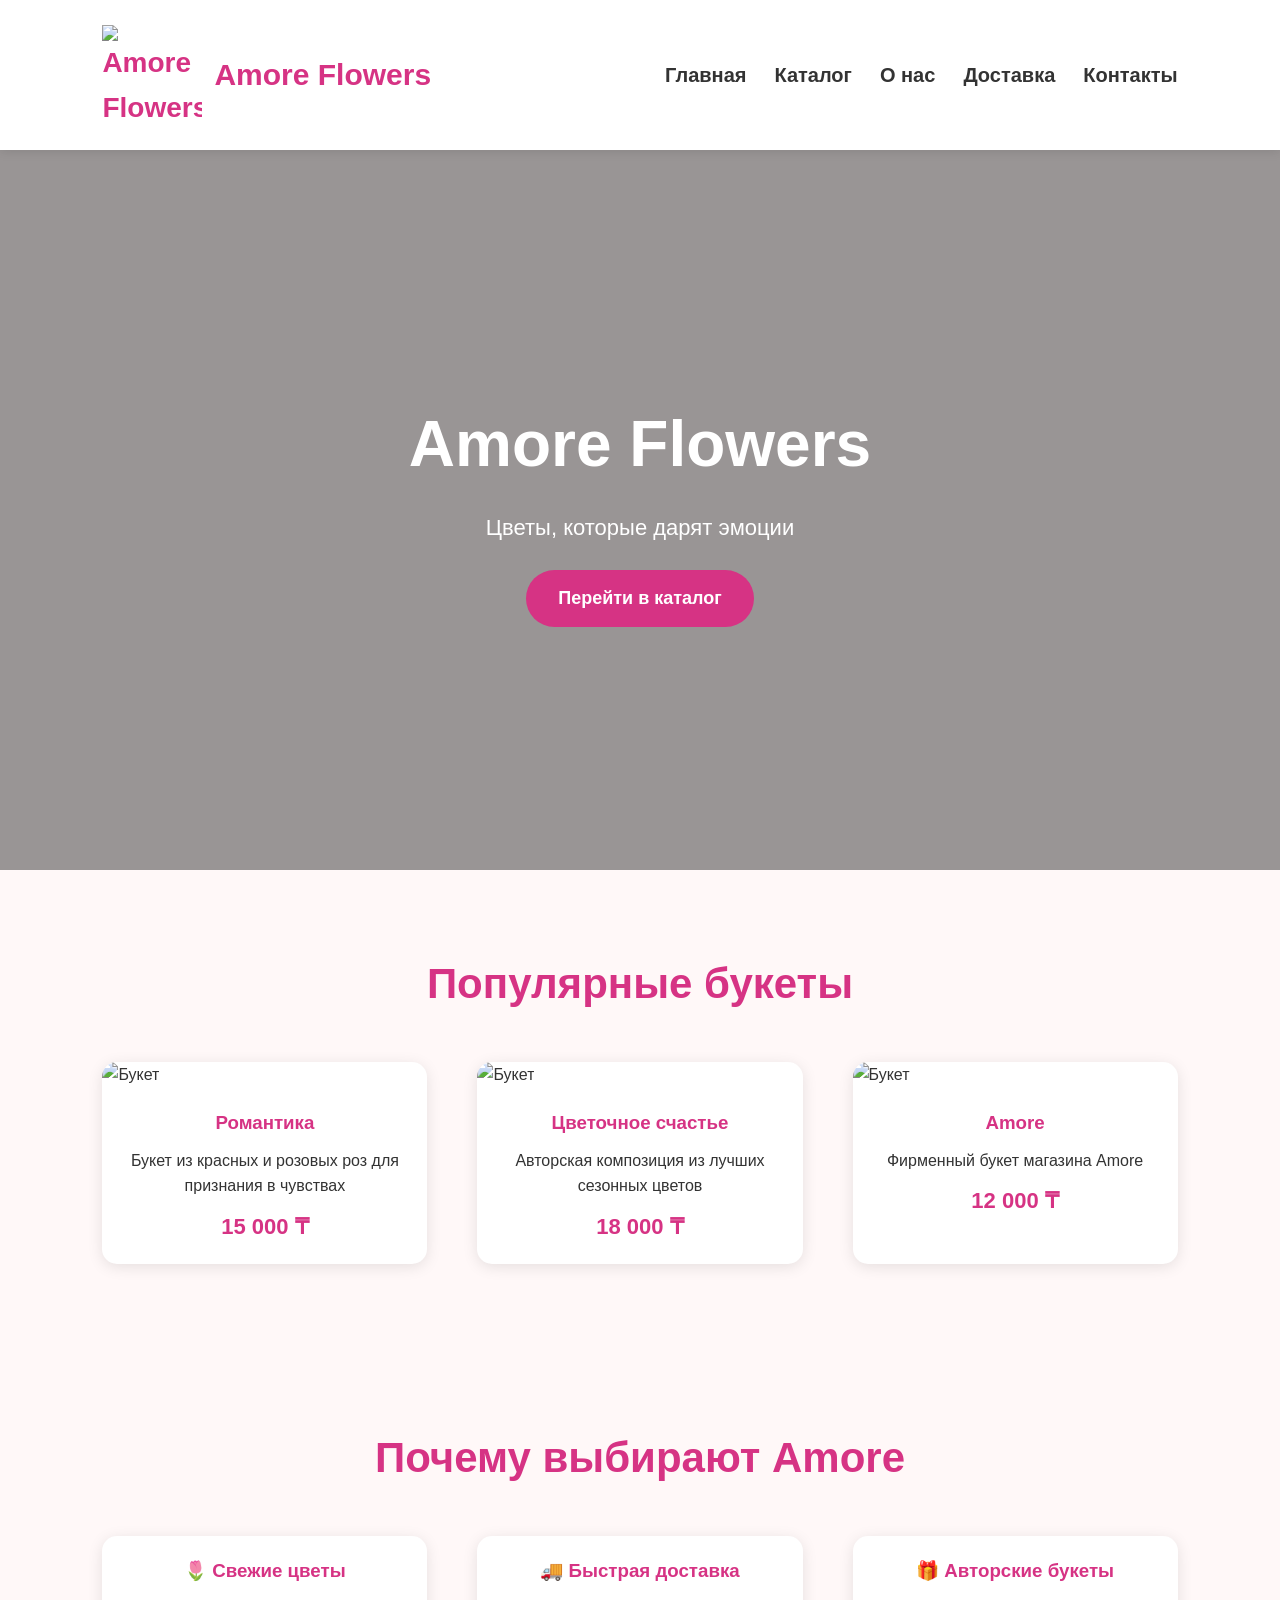
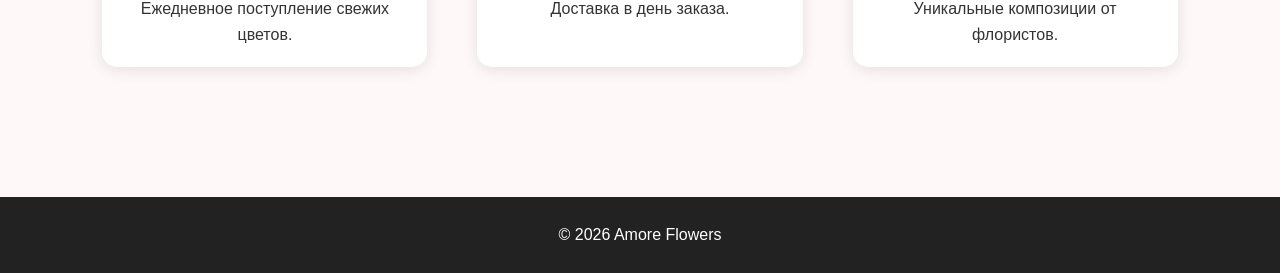
==== index.html @ 2c2694af "Add files via upload" ====
<!DOCTYPE html>
<html lang="ru">
<head>
    <meta charset="UTF-8">
    <meta name="viewport" content="width=device-width, initial-scale=1.0">
    <title>Amore Flowers</title>
    <link rel="stylesheet" href="style.css">
</head>
<body>

<header>
    <a href="index.html" class="logo">
    <img src="image/лого.png" alt="Amore Flowers">
    <span>Amore Flowers</span>
</a>
    <nav>
        <a href="index.html">Главная</a>
        <a href="catalog.htm">Каталог</a>
        <a href="about.html">О нас</a>
        <a href="delivery.html">Доставка</a>
        <a href="contacts.html">Контакты</a>
    </nav>
</header>

<section class="hero">
    <h1>Amore Flowers</h1>
    <p>Цветы, которые дарят эмоции</p>
    <a href="catalog.htm" class="btn">Перейти в каталог</a>
</section>

<section class="section">

    <h2 class="title">Популярные букеты</h2>

    <div class="cards">

        <div class="card">
            <img src="image/романтика.jpg" alt="Букет">
            <div class="card-content">
                <h3>Романтика</h3>
                <p>Букет из красных и розовых роз для признания в чувствах</p>
                <p class="price">15 000 ₸</p>
            </div>
        </div>

        <div class="card">
            <img src="image/цветочное счастье.jpg" alt="Букет">
            <div class="card-content">
                <h3>Цветочное счастье</h3>
                <p>Авторская композиция из лучших сезонных цветов</p>
                <p class="price">18 000 ₸</p>
            </div>
        </div>

        <div class="card">
            <img src="image/аморе.jpg" alt="Букет">
            <div class="card-content">
                <h3>Amore</h3>
                <p>Фирменный букет магазина Amore</p>
                <p class="price">12 000 ₸</p>
            </div>
        </div>

    </div>

</section>

<section class="section">

    <h2 class="title">Почему выбирают Amore</h2>

    <div class="cards">

        <div class="card">
            <div class="card-content">
                <h3>🌷 Свежие цветы</h3>
                <p>Ежедневное поступление свежих цветов.</p>
            </div>
        </div>

        <div class="card">
            <div class="card-content">
                <h3>🚚 Быстрая доставка</h3>
                <p>Доставка в день заказа.</p>
            </div>
        </div>

        <div class="card">
            <div class="card-content">
                <h3>🎁 Авторские букеты</h3>
                <p>Уникальные композиции от флористов.</p>
            </div>
        </div>

    </div>

</section>

<footer>
    © 2026 Amore Flowers
</footer>

<script src="script.js"></script>

</body>
</html>
---- style.css ----
*{
    margin:0;
    padding:0;
    box-sizing:border-box;
}

html{
    scroll-behavior:smooth;
}

body{
    font-family:Arial, sans-serif;
    background:#fff8f8;
    color:#333;
    line-height:1.6;
}

header{
    position:sticky;
    top:0;
    z-index:1000;
    background:white;
    padding:25px 8%;
    display:flex;
    justify-content:space-between;
    align-items:center;
    box-shadow:0 2px 10px rgba(0,0,0,0.1);
    transition:0.3s;
}

header.shrink{
    padding:12px 8%;
}

.logo{
    display:flex;
    align-items:center;
    gap:12px;
    text-decoration:none;
    color:#d63384;
    font-size:28px;
    font-weight:bold;
}

.logo img{
    width:100px;
    height:100px;
    object-fit:contain;
}

.logo span{
    font-size:30px;
    font-weight:700;
}

header.shrink .logo{
    font-size:28px;
}

nav{
    display:flex;
    gap:28px;
}

nav a{
    text-decoration:none;
    color:#333;
    font-size:20px;
    font-weight:700;
    transition:0.3s;
}

header.shrink nav a{
    font-size:17px;
}

nav a:hover{
    color:#d63384;
}

.hero{
    min-height:80vh;
    display:flex;
    justify-content:center;
    align-items:center;
    flex-direction:column;
    text-align:center;
    padding:40px;
    background:linear-gradient(rgba(0,0,0,.4),rgba(0,0,0,.4)),
    url("https://images.unsplash.com/photo-1520763185298-1b434c919102");
    background-size:cover;
    background-position:center;
    color:white;
}

.hero h1{
    font-size:64px;
    margin-bottom:15px;
}

.hero p{
    font-size:22px;
    margin-bottom:25px;
}

.btn{
    display:inline-block;
    padding:14px 32px;
    background:#d63384;
    color:white;
    text-decoration:none;
    border-radius:30px;
    font-size:18px;
    font-weight:bold;
    transition:0.3s;
}

.btn:hover{
    background:#b8226c;
    transform:translateY(-3px);
}

.section{
    padding:80px 8%;
}

.title{
    text-align:center;
    color:#d63384;
    font-size:42px;
    margin-bottom:45px;
}

.search-box{
    max-width:750px;
    margin:0 auto 45px;
    display:flex;
    gap:12px;
}

.search-box input{
    width:100%;
    padding:16px 22px;
    border:2px solid #d63384;
    border-radius:30px;
    font-size:18px;
    outline:none;
}

.search-box button{
    padding:16px 32px;
    border:none;
    background:#d63384;
    color:white;
    border-radius:30px;
    font-size:18px;
    font-weight:bold;
    cursor:pointer;
    transition:0.3s;
}

.search-box button:hover{
    background:#b8226c;
}

.cards{
    display:grid;
    grid-template-columns:repeat(auto-fit,minmax(280px,1fr));
    gap:50px;
    margin-top:40px;
}

.card{
    background:white;
    border-radius:15px;
    overflow:hidden;
    box-shadow:0 3px 15px rgba(0,0,0,.1);
    transition:0.3s;
}

.card:hover{
    transform:translateY(-10px);
}

.card img{
    width:100%;
    height:260px;
    object-fit:cover;
}

.card-content{
    padding:20px;
    text-align:center;
}

.card-content h3{
    color:#d63384;
    margin-bottom:10px;
}

.price{
    color:#d63384;
    font-size:22px;
    font-weight:bold;
    margin-top:10px;
}

.about,
.delivery,
.contacts{
    max-width:900px;
    margin:auto;
    background:white;
    padding:40px;
    border-radius:15px;
    box-shadow:0 3px 15px rgba(0,0,0,.1);
    font-size:18px;
    line-height:1.8;
}

.contacts{
    max-width:700px;
    text-align:center;
}

.contacts p{
    margin:15px 0;
}

.delivery p{
    margin:10px 0;
}

footer{
    background:#222;
    color:white;
    text-align:center;
    padding:25px;
    margin-top:50px;
}

@media(max-width:768px){
    header{
        flex-direction:column;
        gap:15px;
        padding:18px 5%;
    }

    nav{
        flex-wrap:wrap;
        justify-content:center;
        gap:15px;
    }

    nav a{
        font-size:17px;
    }

    .hero h1{
        font-size:42px;
    }

    .hero p{
        font-size:18px;
    }

    .title{
        font-size:32px;
    }

    .section{
        padding:55px 5%;
    }

    .search-box{
        flex-direction:column;
    }
}
.categories{
    display:flex;
    justify-content:center;
    flex-wrap:wrap;
    gap:15px;
    margin-bottom:40px;
}

.categories button{
    padding:12px 25px;
    border:none;
    background:#f8d7e5;
    color:#d63384;
    border-radius:30px;
    font-size:17px;
    font-weight:bold;
    cursor:pointer;
    transition:0.3s;
}

.categories button:hover{
    background:#d63384;
    color:white;
}

.modal{
    display:none;
    position:fixed;
    z-index:2000;
    left:0;
    top:0;
    width:100%;
    height:100%;
    background:rgba(0,0,0,0.5);
}

.modal-content{
    background:white;
    width:90%;
    max-width:500px;
    margin:120px auto;
    padding:35px;
    border-radius:20px;
    text-align:center;
    box-shadow:0 5px 20px rgba(0,0,0,0.3);
}

.modal-content h2{
    color:#d63384;
    margin-bottom:20px;
}

.modal-content p{
    font-size:18px;
    margin-bottom:20px;
}

.modal-content h3{
    color:#d63384;
    font-size:24px;
}

.close{
    float:right;
    font-size:30px;
    cursor:pointer;
    color:#d63384;
}

form input,
form textarea{
    width:100%;
    padding:15px;
    border:2px solid #d63384;
    border-radius:10px;
    font-size:16px;
    outline:none;
}

form textarea{
    resize:none;
}

.delivery-table{
    width:100%;
    border-collapse:collapse;
    background:white;
    margin-top:30px;
    box-shadow:0 3px 15px rgba(0,0,0,0.1);
}

.delivery-table th,
.delivery-table td{
    border:1px solid #ddd;
    padding:15px;
    text-align:center;
}

.delivery-table th{
    background:#d63384;
    color:white;
}
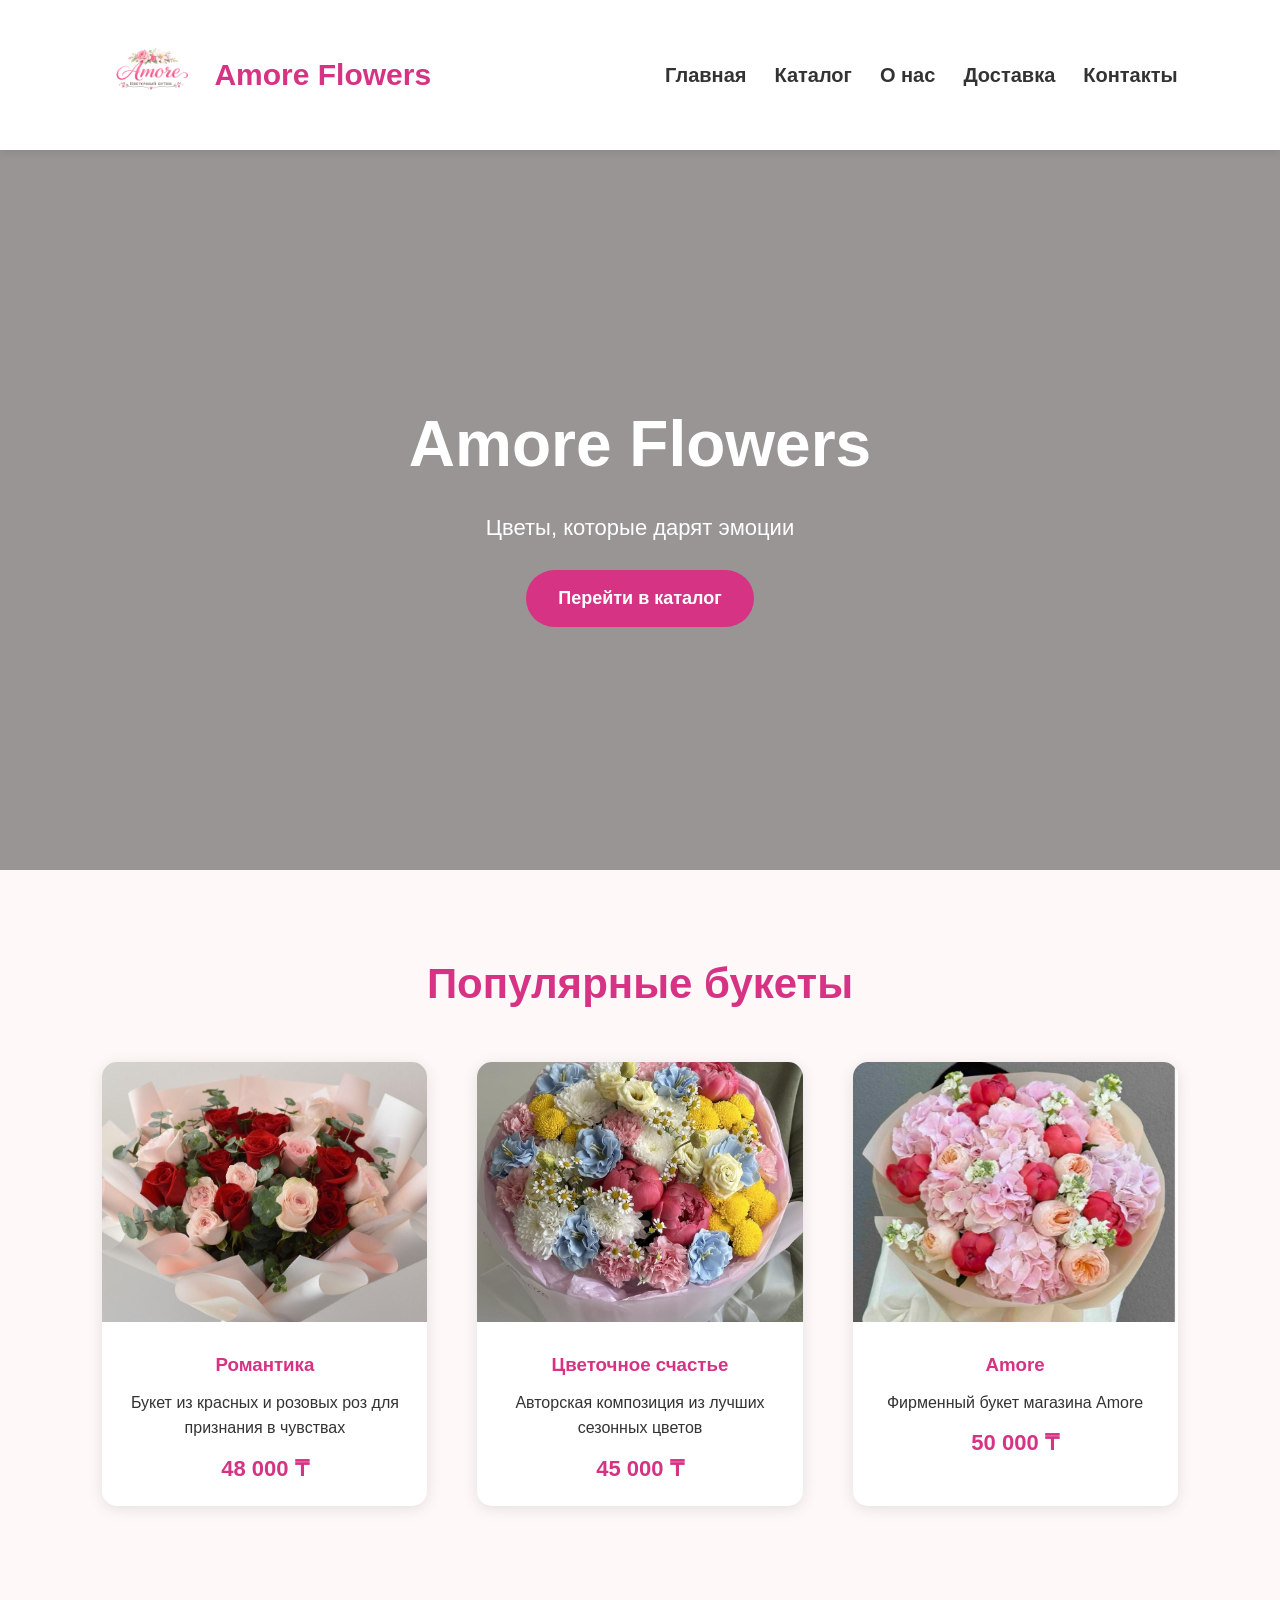
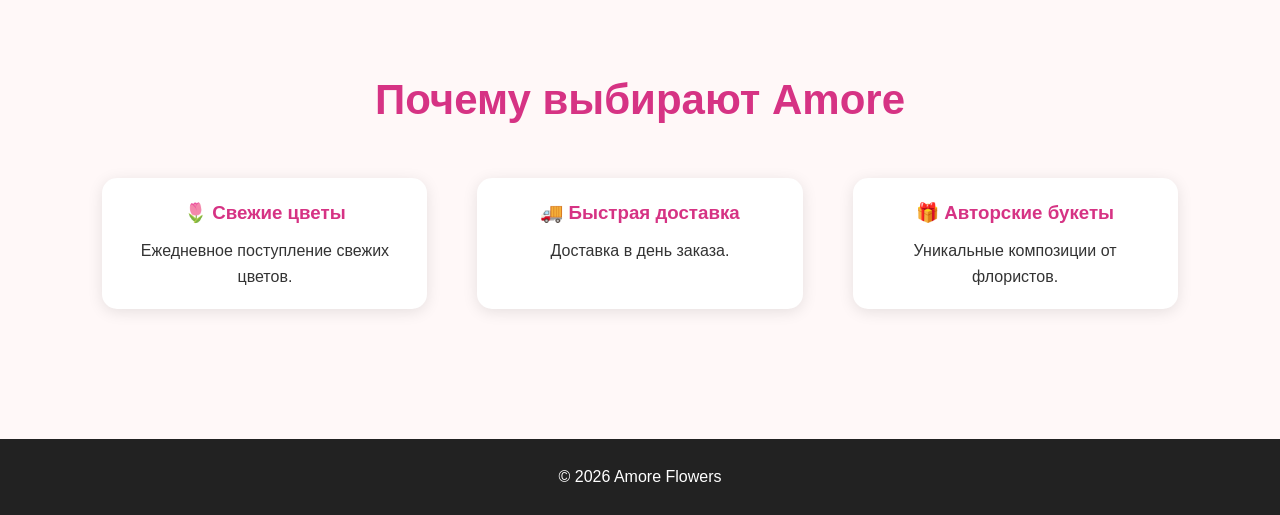
==== commit 61ebbcc1: "Add files via upload" ====
--- a/index.html
+++ b/index.html
@@ -9,7 +9,7 @@
 <body>
 
 <header>
-    <a href="index.html" class="logo">
+    <a href="login.html" class="logo">
     <img src="image/лого.png" alt="Amore Flowers">
     <span>Amore Flowers</span>
 </a>
@@ -39,7 +39,7 @@
             <div class="card-content">
                 <h3>Романтика</h3>
                 <p>Букет из красных и розовых роз для признания в чувствах</p>
-                <p class="price">15 000 ₸</p>
+                <p class="price">48 000 ₸</p>
             </div>
         </div>
 
@@ -48,7 +48,7 @@
             <div class="card-content">
                 <h3>Цветочное счастье</h3>
                 <p>Авторская композиция из лучших сезонных цветов</p>
-                <p class="price">18 000 ₸</p>
+                <p class="price">45 000 ₸</p>
             </div>
         </div>
 
@@ -57,7 +57,7 @@
             <div class="card-content">
                 <h3>Amore</h3>
                 <p>Фирменный букет магазина Amore</p>
-                <p class="price">12 000 ₸</p>
+                <p class="price">50 000 ₸</p>
             </div>
         </div>
 
--- a/style.css
+++ b/style.css
@@ -377,4 +377,13 @@
 .delivery-table th{
     background:#d63384;
     color:white;
+}
+
+.logout-btn{
+    background:#d63384;
+    color:white;
+    border:none;
+    padding:10px 15px;
+    border-radius:8px;
+    cursor:pointer;
 }
